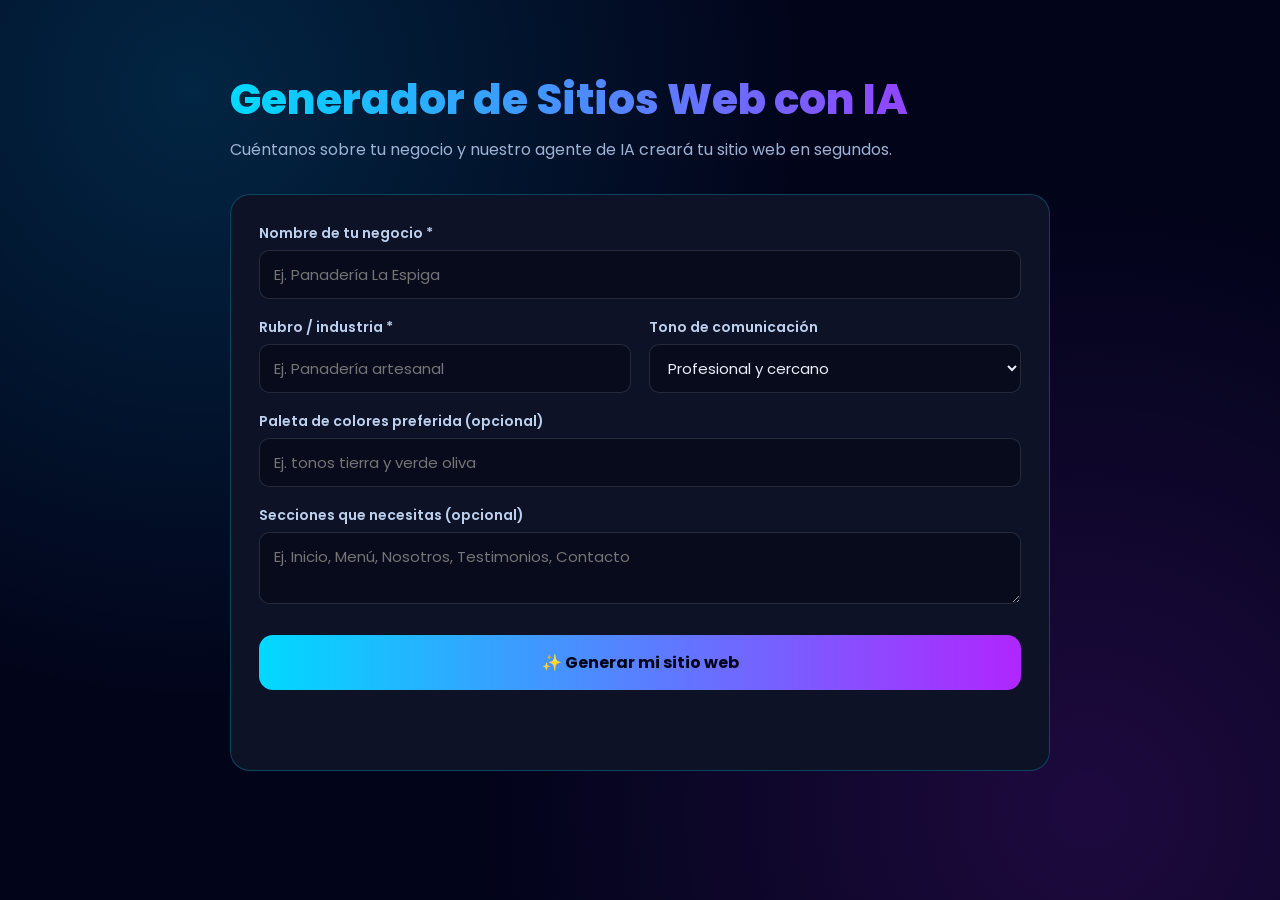
==== generador-ia.html @ bd19a015 "Add files via upload" ====
<!DOCTYPE html>
<html lang="es">
<head>
<meta charset="UTF-8" />
<meta name="viewport" content="width=device-width, initial-scale=1.0" />
<title>Agente de IA · Generador de Sitios Web | Innovent Servicios TI</title>
<style>
  @import url('https://fonts.googleapis.com/css2?family=Poppins:wght@400;500;600;700;800&display=swap');

  :root{
    --cyan:#00d9ff;
    --magenta:#b026ff;
    --bg:#02041a;
    --card:#0d1226;
    --text:#e8edf8;
  }
  *{box-sizing:border-box;}
  body{
    margin:0;
    font-family:'Poppins',sans-serif;
    background:radial-gradient(circle at 15% 10%, rgba(0,190,255,.18), transparent 45%),
               radial-gradient(circle at 85% 90%, rgba(176,38,255,.16), transparent 45%),
               var(--bg);
    color:var(--text);
    min-height:100vh;
    padding:40px 20px;
  }
  .wrap{max-width:820px;margin:0 auto;}
  h1{
    font-size:clamp(28px,4vw,42px);
    font-weight:800;
    margin-bottom:6px;
    background:linear-gradient(90deg,var(--cyan),var(--magenta));
    -webkit-background-clip:text;
    background-clip:text;
    color:transparent;
  }
  p.subtitle{color:#9db3d6;margin-top:0;margin-bottom:32px;}

  form{
    background:var(--card);
    border:1px solid rgba(0,217,255,.25);
    border-radius:20px;
    padding:28px;
    display:grid;
    gap:18px;
  }
  label{font-size:14px;font-weight:600;color:#bcd0ee;margin-bottom:6px;display:block;}
  input, select, textarea{
    width:100%;
    padding:12px 14px;
    border-radius:10px;
    border:1px solid rgba(255,255,255,.12);
    background:#070b1c;
    color:var(--text);
    font-family:inherit;
    font-size:15px;
  }
  input:focus, select:focus, textarea:focus{outline:2px solid var(--cyan);}
  textarea{resize:vertical;min-height:70px;}

  .row2{display:grid;grid-template-columns:1fr 1fr;gap:18px;}
  @media(max-width:600px){.row2{grid-template-columns:1fr;}}

  button{
    margin-top:6px;
    padding:15px 20px;
    border:none;
    border-radius:14px;
    font-family:inherit;
    font-weight:700;
    font-size:16px;
    color:#02041a;
    background:linear-gradient(90deg,var(--cyan),var(--magenta));
    cursor:pointer;
    transition:transform .15s ease, opacity .15s ease;
  }
  button:hover{transform:translateY(-2px);}
  button:disabled{opacity:.6;cursor:not-allowed;transform:none;}

  #estado{margin-top:14px;font-size:14px;color:#9db3d6;min-height:20px;}

  #resultado{margin-top:34px;display:none;}
  #resultado h2{font-size:20px;margin-bottom:12px;}
  .preview-box{
    border:1px solid rgba(0,217,255,.3);
    border-radius:16px;
    overflow:hidden;
    background:#fff;
    height:600px;
  }
  .preview-box iframe{width:100%;height:100%;border:0;}

  .acciones{display:flex;gap:12px;margin-top:14px;flex-wrap:wrap;}
  .acciones button{flex:1;min-width:180px;}
  .btn-secundario{background:transparent;border:1px solid var(--cyan);color:var(--cyan);}
</style>
</head>
<body>
<div class="wrap">
  <h1>Generador de Sitios Web con IA</h1>
  <p class="subtitle">Cuéntanos sobre tu negocio y nuestro agente de IA creará tu sitio web en segundos.</p>

  <form id="form-agente">
    <div>
      <label for="negocio">Nombre de tu negocio *</label>
      <input id="negocio" type="text" placeholder="Ej. Panadería La Espiga" required />
    </div>

    <div class="row2">
      <div>
        <label for="rubro">Rubro / industria *</label>
        <input id="rubro" type="text" placeholder="Ej. Panadería artesanal" required />
      </div>
      <div>
        <label for="tono">Tono de comunicación</label>
        <select id="tono">
          <option value="profesional y cercano">Profesional y cercano</option>
          <option value="formal y corporativo">Formal y corporativo</option>
          <option value="juvenil y divertido">Juvenil y divertido</option>
          <option value="elegante y minimalista">Elegante y minimalista</option>
        </select>
      </div>
    </div>

    <div>
      <label for="colores">Paleta de colores preferida (opcional)</label>
      <input id="colores" type="text" placeholder="Ej. tonos tierra y verde oliva" />
    </div>

    <div>
      <label for="secciones">Secciones que necesitas (opcional)</label>
      <textarea id="secciones" placeholder="Ej. Inicio, Menú, Nosotros, Testimonios, Contacto"></textarea>
    </div>

    <button type="submit" id="btn-generar">✨ Generar mi sitio web</button>
    <div id="estado"></div>
  </form>

  <div id="resultado">
    <h2>Vista previa de tu sitio</h2>
    <div class="preview-box"><iframe id="iframe-preview"></iframe></div>
    <div class="acciones">
      <button id="btn-descargar">⬇️ Descargar HTML</button>
      <button id="btn-regenerar" class="btn-secundario" type="button">🔄 Generar otra versión</button>
    </div>
  </div>
</div>

<script>
const form = document.getElementById('form-agente');
const estado = document.getElementById('estado');
const btnGenerar = document.getElementById('btn-generar');
const resultado = document.getElementById('resultado');
const iframe = document.getElementById('iframe-preview');
let ultimoHTML = '';

async function generarSitio(){
  const payload = {
    negocio: document.getElementById('negocio').value.trim(),
    rubro: document.getElementById('rubro').value.trim(),
    colores: document.getElementById('colores').value.trim(),
    secciones: document.getElementById('secciones').value.trim(),
    tono: document.getElementById('tono').value,
  };

  btnGenerar.disabled = true;
  estado.textContent = 'Generando tu sitio web con IA... esto puede tardar unos segundos ⏳';

  try {
    const resp = await fetch('/.netlify/functions/generar-sitio', {
      method: 'POST',
      headers: { 'Content-Type': 'application/json' },
      body: JSON.stringify(payload),
    });
    const data = await resp.json();

    if (!resp.ok) throw new Error(data.error || 'Error desconocido');

    ultimoHTML = data.html;
    iframe.srcdoc = ultimoHTML;
    resultado.style.display = 'block';
    estado.textContent = '¡Listo! Tu sitio se generó correctamente ✅';
    resultado.scrollIntoView({ behavior: 'smooth' });
  } catch (err) {
    estado.textContent = 'Ocurrió un error: ' + err.message;
  } finally {
    btnGenerar.disabled = false;
  }
}

form.addEventListener('submit', (e) => {
  e.preventDefault();
  generarSitio();
});

document.getElementById('btn-regenerar').addEventListener('click', generarSitio);

document.getElementById('btn-descargar').addEventListener('click', () => {
  const blob = new Blob([ultimoHTML], { type: 'text/html' });
  const url = URL.createObjectURL(blob);
  const a = document.createElement('a');
  a.href = url;
  a.download = 'mi-sitio-web.html';
  a.click();
  URL.revokeObjectURL(url);
});
</script>
</body>
</html>
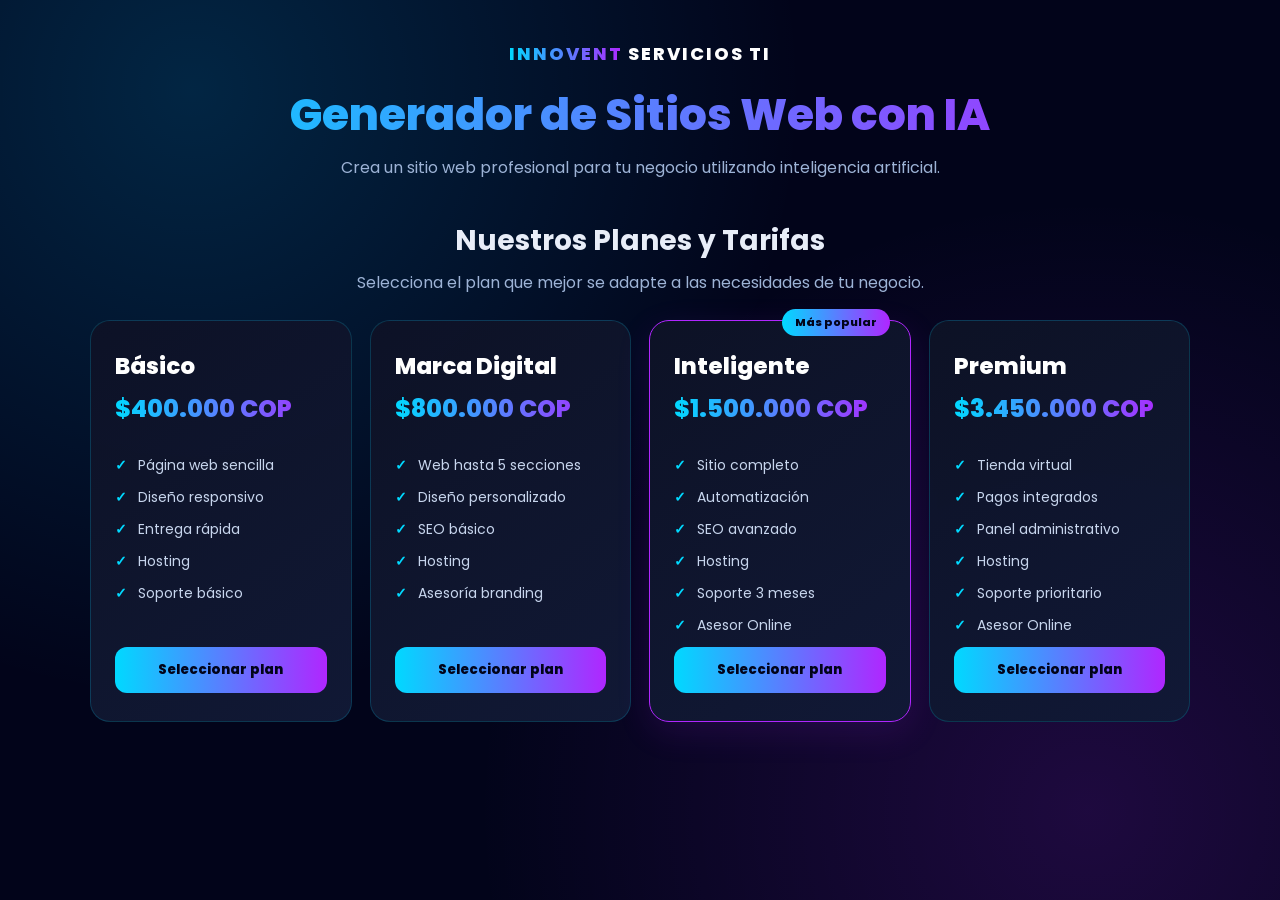
==== commit 9e8428ed: "Update generador-ia.html" ====
--- a/generador-ia.html
+++ b/generador-ia.html
@@ -1,52 +1,310 @@
 <!DOCTYPE html>
 <html lang="es">
 <head>
-<meta charset="UTF-8" />
-<meta name="viewport" content="width=device-width, initial-scale=1.0" />
-<title>Agente de IA · Generador de Sitios Web | Innovent Servicios TI</title>
+<meta charset="UTF-8">
+<meta name="viewport" content="width=device-width, initial-scale=1.0">
+
+<title>Generador de Sitios Web con IA | Innovent Servicios TI</title>
+
 <style>
-  @import url('https://fonts.googleapis.com/css2?family=Poppins:wght@400;500;600;700;800&display=swap');
-
-  :root{
+
+@import url('https://fonts.googleapis.com/css2?family=Poppins:wght@400;500;600;700;800&display=swap');
+
+:root{
     --cyan:#00d9ff;
     --magenta:#b026ff;
     --bg:#02041a;
     --card:#0d1226;
+    --card2:#111936;
     --text:#e8edf8;
-  }
-  *{box-sizing:border-box;}
-  body{
+    --muted:#9db3d6;
+    --success:#25d366;
+}
+
+*{
+    box-sizing:border-box;
+}
+
+body{
     margin:0;
     font-family:'Poppins',sans-serif;
-    background:radial-gradient(circle at 15% 10%, rgba(0,190,255,.18), transparent 45%),
-               radial-gradient(circle at 85% 90%, rgba(176,38,255,.16), transparent 45%),
-               var(--bg);
+    background:
+        radial-gradient(circle at 15% 10%,rgba(0,190,255,.18),transparent 45%),
+        radial-gradient(circle at 85% 90%,rgba(176,38,255,.16),transparent 45%),
+        var(--bg);
     color:var(--text);
     min-height:100vh;
     padding:40px 20px;
-  }
-  .wrap{max-width:820px;margin:0 auto;}
-  h1{
-    font-size:clamp(28px,4vw,42px);
+}
+
+.wrap{
+    max-width:1100px;
+    margin:auto;
+}
+
+/* =========================
+   HEADER
+========================= */
+
+.header{
+    text-align:center;
+    margin-bottom:40px;
+}
+
+.logo{
+    font-size:18px;
     font-weight:800;
-    margin-bottom:6px;
+    letter-spacing:2px;
+    color:white;
+    margin-bottom:15px;
+}
+
+.logo span{
     background:linear-gradient(90deg,var(--cyan),var(--magenta));
     -webkit-background-clip:text;
     background-clip:text;
     color:transparent;
-  }
-  p.subtitle{color:#9db3d6;margin-top:0;margin-bottom:32px;}
-
-  form{
+}
+
+h1{
+    font-size:clamp(28px,4vw,44px);
+    font-weight:800;
+    margin:0 0 8px;
+    background:linear-gradient(
+        90deg,
+        var(--cyan),
+        var(--magenta)
+    );
+    -webkit-background-clip:text;
+    background-clip:text;
+    color:transparent;
+}
+
+.subtitle{
+    color:var(--muted);
+    margin:0 auto;
+    max-width:700px;
+}
+
+/* =========================
+   PLANES
+========================= */
+
+.planes-section{
+    margin-bottom:35px;
+}
+
+.planes-title{
+    text-align:center;
+    margin-bottom:25px;
+}
+
+.planes-title h2{
+    margin:0;
+    font-size:28px;
+}
+
+.planes-title p{
+    color:var(--muted);
+    margin-top:8px;
+}
+
+.planes-grid{
+    display:grid;
+    grid-template-columns:repeat(4,1fr);
+    gap:18px;
+}
+
+.plan{
+    position:relative;
+    background:linear-gradient(
+        145deg,
+        rgba(13,18,38,.98),
+        rgba(17,25,54,.98)
+    );
+
+    border:1px solid rgba(0,217,255,.18);
+    border-radius:20px;
+    padding:25px;
+    transition:.3s;
+}
+
+.plan:hover{
+    transform:translateY(-6px);
+    border-color:var(--cyan);
+    box-shadow:0 15px 40px rgba(0,217,255,.12);
+}
+
+.plan.selected{
+    border:2px solid var(--cyan);
+    box-shadow:
+        0 0 0 3px rgba(0,217,255,.08),
+        0 15px 45px rgba(0,217,255,.15);
+}
+
+.plan.destacado{
+    border-color:var(--magenta);
+}
+
+.badge{
+    position:absolute;
+    top:-12px;
+    right:20px;
+    padding:5px 12px;
+    border-radius:20px;
+    font-size:11px;
+    font-weight:700;
+
+    background:linear-gradient(
+        90deg,
+        var(--cyan),
+        var(--magenta)
+    );
+
+    color:#02041a;
+}
+
+.plan h3{
+    margin:0 0 8px;
+    font-size:23px;
+}
+
+.plan-price{
+    font-size:24px;
+    font-weight:800;
+    margin-bottom:18px;
+
+    background:linear-gradient(
+        90deg,
+        var(--cyan),
+        var(--magenta)
+    );
+
+    -webkit-background-clip:text;
+    background-clip:text;
+    color:transparent;
+}
+
+.plan ul{
+    padding:0;
+    margin:0 0 22px;
+    list-style:none;
+}
+
+.plan li{
+    margin:10px 0;
+    color:#c7d5ed;
+    font-size:14px;
+}
+
+.plan li::before{
+    content:"✓";
+    color:var(--cyan);
+    font-weight:bold;
+    margin-right:8px;
+}
+
+.btn-plan{
+    width:100%;
+    padding:13px;
+    border:none;
+    border-radius:12px;
+
+    background:linear-gradient(
+        90deg,
+        var(--cyan),
+        var(--magenta)
+    );
+
+    color:#02041a;
+    font-family:inherit;
+    font-weight:800;
+    cursor:pointer;
+    transition:.2s;
+}
+
+.btn-plan:hover{
+    transform:translateY(-2px);
+}
+
+/* =========================
+   PLAN SELECCIONADO
+========================= */
+
+.plan-selected{
+    display:none;
+
+    background:#071026;
+    border:1px solid rgba(0,217,255,.3);
+    border-radius:15px;
+
+    padding:16px 20px;
+    margin-bottom:25px;
+}
+
+.plan-selected.active{
+    display:flex;
+    justify-content:space-between;
+    align-items:center;
+    gap:15px;
+}
+
+.plan-selected strong{
+    color:var(--cyan);
+}
+
+.change-plan{
+    background:transparent;
+    border:1px solid var(--cyan);
+    color:var(--cyan);
+    border-radius:8px;
+    padding:7px 12px;
+    cursor:pointer;
+}
+
+/* =========================
+   GENERADOR
+========================= */
+
+.generator-container{
+    display:none;
+}
+
+.generator-container.active{
+    display:block;
+}
+
+form{
     background:var(--card);
     border:1px solid rgba(0,217,255,.25);
     border-radius:20px;
     padding:28px;
     display:grid;
     gap:18px;
-  }
-  label{font-size:14px;font-weight:600;color:#bcd0ee;margin-bottom:6px;display:block;}
-  input, select, textarea{
+}
+
+.form-title{
+    margin:0 0 5px;
+    font-size:22px;
+}
+
+.form-description{
+    color:var(--muted);
+    margin:0 0 10px;
+    font-size:14px;
+}
+
+label{
+    font-size:14px;
+    font-weight:600;
+    color:#bcd0ee;
+    margin-bottom:6px;
+    display:block;
+}
+
+input,
+select,
+textarea{
     width:100%;
     padding:12px 14px;
     border-radius:10px;
@@ -55,156 +313,1299 @@
     color:var(--text);
     font-family:inherit;
     font-size:15px;
-  }
-  input:focus, select:focus, textarea:focus{outline:2px solid var(--cyan);}
-  textarea{resize:vertical;min-height:70px;}
-
-  .row2{display:grid;grid-template-columns:1fr 1fr;gap:18px;}
-  @media(max-width:600px){.row2{grid-template-columns:1fr;}}
-
-  button{
+}
+
+input:focus,
+select:focus,
+textarea:focus{
+    outline:2px solid var(--cyan);
+}
+
+textarea{
+    resize:vertical;
+    min-height:90px;
+}
+
+.row2{
+    display:grid;
+    grid-template-columns:1fr 1fr;
+    gap:18px;
+}
+
+.btn-generar{
     margin-top:6px;
     padding:15px 20px;
     border:none;
     border-radius:14px;
+
     font-family:inherit;
     font-weight:700;
     font-size:16px;
+
     color:#02041a;
-    background:linear-gradient(90deg,var(--cyan),var(--magenta));
+
+    background:linear-gradient(
+        90deg,
+        var(--cyan),
+        var(--magenta)
+    );
+
     cursor:pointer;
-    transition:transform .15s ease, opacity .15s ease;
-  }
-  button:hover{transform:translateY(-2px);}
-  button:disabled{opacity:.6;cursor:not-allowed;transform:none;}
-
-  #estado{margin-top:14px;font-size:14px;color:#9db3d6;min-height:20px;}
-
-  #resultado{margin-top:34px;display:none;}
-  #resultado h2{font-size:20px;margin-bottom:12px;}
-  .preview-box{
+    transition:.15s;
+}
+
+.btn-generar:hover{
+    transform:translateY(-2px);
+}
+
+.btn-generar:disabled{
+    opacity:.6;
+    cursor:not-allowed;
+}
+
+#estado{
+    font-size:14px;
+    color:var(--muted);
+    min-height:20px;
+}
+
+/* =========================
+   INFORMACION DE PLAN
+========================= */
+
+.payment-info{
+    margin-top:5px;
+    padding:15px;
+    border-radius:12px;
+
+    background:rgba(37,211,102,.08);
+    border:1px solid rgba(37,211,102,.25);
+
+    color:#bdeecb;
+    font-size:13px;
+}
+
+.payment-info strong{
+    color:#25d366;
+}
+
+/* =========================
+   RESULTADO
+========================= */
+
+#resultado{
+    margin-top:34px;
+    display:none;
+}
+
+#resultado h2{
+    font-size:20px;
+    margin-bottom:12px;
+}
+
+.preview-box{
     border:1px solid rgba(0,217,255,.3);
     border-radius:16px;
     overflow:hidden;
-    background:#fff;
+    background:white;
     height:600px;
-  }
-  .preview-box iframe{width:100%;height:100%;border:0;}
-
-  .acciones{display:flex;gap:12px;margin-top:14px;flex-wrap:wrap;}
-  .acciones button{flex:1;min-width:180px;}
-  .btn-secundario{background:transparent;border:1px solid var(--cyan);color:var(--cyan);}
+}
+
+.preview-box iframe{
+    width:100%;
+    height:100%;
+    border:0;
+}
+
+.acciones{
+    display:flex;
+    gap:12px;
+    margin-top:14px;
+    flex-wrap:wrap;
+}
+
+.acciones button{
+    flex:1;
+    min-width:180px;
+    padding:14px;
+    border-radius:12px;
+    cursor:pointer;
+    font-family:inherit;
+    font-weight:700;
+}
+
+.btn-descargar{
+    border:none;
+
+    background:linear-gradient(
+        90deg,
+        var(--cyan),
+        var(--magenta)
+    );
+}
+
+.btn-secundario{
+    background:transparent;
+    border:1px solid var(--cyan);
+    color:var(--cyan);
+}
+
+/* ================================
+   PLANES - DISEÑO WEB PROFESIONAL
+================================ */
+
+.planes-web {
+    width: 100%;
+    max-width: 1200px;
+    margin: 0 auto;
+    padding: 40px 20px;
+    text-align: center;
+    font-family: 'Poppins', sans-serif;
+}
+
+.planes-web h2 {
+    margin: 0 0 8px;
+    font-size: clamp(28px, 4vw, 42px);
+    font-weight: 800;
+    background: linear-gradient(90deg, #00d9ff, #b026ff);
+    -webkit-background-clip: text;
+    background-clip: text;
+    color: transparent;
+}
+
+.planes-web .sub {
+    margin: 0 0 35px;
+    color: #9db3d6;
+    font-size: 16px;
+}
+
+/* CONTENEDOR */
+
+.carousel-container {
+    width: 100%;
+    overflow: hidden;
+}
+
+/* GRID DE PLANES */
+
+.carousel-track {
+    display: grid;
+    grid-template-columns: repeat(4, minmax(0, 1fr));
+    gap: 20px;
+    width: 100%;
+}
+
+/* TARJETA */
+
+.plan {
+    position: relative;
+    display: flex;
+    flex-direction: column;
+    text-align: left;
+
+    min-width: 0;
+
+    padding: 28px 24px;
+
+    background:
+        linear-gradient(
+            145deg,
+            rgba(13, 18, 38, 0.98),
+            rgba(17, 25, 54, 0.98)
+        );
+
+    border: 1px solid rgba(0, 217, 255, 0.18);
+    border-radius: 20px;
+
+    color: #e8edf8;
+
+    transition:
+        transform 0.3s ease,
+        border-color 0.3s ease,
+        box-shadow 0.3s ease;
+}
+
+.plan:hover {
+    transform: translateY(-7px);
+
+    border-color: #00d9ff;
+
+    box-shadow:
+        0 15px 40px rgba(0, 217, 255, 0.12);
+}
+
+/* PLAN DESTACADO */
+
+.plan.destacado {
+    border: 1px solid #b026ff;
+
+    box-shadow:
+        0 10px 35px rgba(176, 38, 255, 0.12);
+}
+
+.plan.destacado:hover {
+    border-color: #b026ff;
+
+    box-shadow:
+        0 18px 45px rgba(176, 38, 255, 0.20);
+}
+
+/* BADGE */
+
+.badge {
+    position: absolute;
+
+    top: -12px;
+    right: 20px;
+
+    padding: 5px 13px;
+
+    border-radius: 20px;
+
+    font-size: 11px;
+    font-weight: 800;
+
+    background:
+        linear-gradient(
+            90deg,
+            #00d9ff,
+            #b026ff
+        );
+
+    color: #02041a;
+
+    white-space: nowrap;
+}
+
+/* TITULO */
+
+.plan h3 {
+    margin: 0 0 8px;
+
+    font-size: 23px;
+    font-weight: 800;
+
+    color: #ffffff;
+}
+
+/* PRECIO */
+
+.plan h4 {
+    margin: 0 0 20px;
+
+    font-size: 23px;
+    font-weight: 800;
+
+    background:
+        linear-gradient(
+            90deg,
+            #00d9ff,
+            #b026ff
+        );
+
+    -webkit-background-clip: text;
+    background-clip: text;
+
+    color: transparent;
+}
+
+/* LISTA */
+
+.plan ul {
+    margin: 0;
+    padding: 0;
+
+    list-style: none;
+
+    flex: 1;
+}
+
+.plan li {
+    position: relative;
+
+    margin: 11px 0;
+
+    padding-left: 23px;
+
+    color: #c7d5ed;
+
+    font-size: 14px;
+    line-height: 1.5;
+}
+
+.plan li::before {
+    content: "✓";
+
+    position: absolute;
+    left: 0;
+    top: 0;
+
+    color: #00d9ff;
+
+    font-weight: 800;
+}
+
+/* ================================
+   TABLET
+================================ */
+
+@media (max-width: 1050px) {
+
+    .carousel-track {
+        grid-template-columns: repeat(2, minmax(0, 1fr));
+    }
+
+    .plan {
+        padding: 25px 22px;
+    }
+
+}
+
+/* ================================
+   MÓVILES
+================================ */
+
+@media (max-width: 650px) {
+
+    .planes-web {
+        padding: 30px 15px;
+    }
+
+    .planes-web h2 {
+        font-size: 30px;
+    }
+
+    .planes-web .sub {
+        font-size: 14px;
+        margin-bottom: 28px;
+    }
+
+    .carousel-track {
+        grid-template-columns: 1fr;
+        gap: 18px;
+    }
+
+    .plan {
+        width: 100%;
+        padding: 25px 22px;
+
+        border-radius: 18px;
+    }
+
+    .plan h3 {
+        font-size: 22px;
+    }
+
+    .plan h4 {
+        font-size: 22px;
+    }
+
+    .plan li {
+        font-size: 14px;
+    }
+
+}
+
+/* ================================
+   MÓVILES PEQUEÑOS
+================================ */
+
+@media (max-width: 400px) {
+
+    .planes-web {
+        padding: 25px 12px;
+    }
+
+    .plan {
+        padding: 22px 18px;
+    }
+
+    .badge {
+        right: 15px;
+        font-size: 10px;
+    }
+
+}
+
+/* =========================
+   RESPONSIVE
+========================= */
+
+@media(max-width:950px){
+
+    .planes-grid{
+        grid-template-columns:repeat(2,1fr);
+    }
+
+}
+
+@media(max-width:600px){
+
+    body{
+        padding:25px 15px;
+    }
+
+    .planes-grid{
+        grid-template-columns:1fr;
+    }
+
+    .row2{
+        grid-template-columns:1fr;
+    }
+
+    form{
+        padding:20px;
+    }
+
+    .plan-selected.active{
+        flex-direction:column;
+        align-items:flex-start;
+    }
+
+    .preview-box{
+        height:450px;
+    }
+
+}
+
 </style>
 </head>
+
 <body>
+
 <div class="wrap">
-  <h1>Generador de Sitios Web con IA</h1>
-  <p class="subtitle">Cuéntanos sobre tu negocio y nuestro agente de IA creará tu sitio web en segundos.</p>
-
-  <form id="form-agente">
+
+<!-- =========================
+     HEADER
+========================= -->
+
+<div class="header">
+
+    <div class="logo">
+        <span>INNOVENT</span> SERVICIOS TI
+    </div>
+
+    <h1>
+        Generador de Sitios Web con IA
+    </h1>
+
+    <p class="subtitle">
+        Crea un sitio web profesional para tu negocio utilizando
+        inteligencia artificial.
+    </p>
+
+</div>
+
+
+<!-- =========================
+     PLANES
+========================= -->
+
+<section class="planes-section" id="planes">
+
+    <div class="planes-title">
+
+        <h2>
+            Nuestros Planes y Tarifas
+        </h2>
+
+        <p>
+            Selecciona el plan que mejor se adapte a las necesidades
+            de tu negocio.
+        </p>
+
+    </div>
+
+
+    <div class="planes-grid">
+
+
+        <!-- BÁSICO -->
+
+        <div class="plan" data-plan="Básico">
+
+            <h3>Básico</h3>
+
+            <div class="plan-price">
+                $400.000 COP
+            </div>
+
+            <ul>
+                <li>Página web sencilla</li>
+                <li>Diseño responsivo</li>
+                <li>Entrega rápida</li>
+                <li>Hosting</li>
+                <li>Soporte básico</li>
+            </ul>
+
+            <button
+                type="button"
+                class="btn-plan"
+                onclick="seleccionarPlan('Básico',400000)"
+            >
+                Seleccionar plan
+            </button>
+
+        </div>
+
+
+        <!-- MARCA DIGITAL -->
+
+        <div class="plan" data-plan="Marca Digital">
+
+            <h3>Marca Digital</h3>
+
+            <div class="plan-price">
+                $800.000 COP
+            </div>
+
+            <ul>
+                <li>Web hasta 5 secciones</li>
+                <li>Diseño personalizado</li>
+                <li>SEO básico</li>
+                <li>Hosting</li>
+                <li>Asesoría branding</li>
+            </ul>
+
+            <button
+                type="button"
+                class="btn-plan"
+                onclick="seleccionarPlan('Marca Digital',800000)"
+            >
+                Seleccionar plan
+            </button>
+
+        </div>
+
+
+        <!-- INTELIGENTE -->
+
+        <div class="plan destacado" data-plan="Inteligente">
+
+            <span class="badge">
+                Más popular
+            </span>
+
+            <h3>Inteligente</h3>
+
+            <div class="plan-price">
+                $1.500.000 COP
+            </div>
+
+            <ul>
+                <li>Sitio completo</li>
+                <li>Automatización</li>
+                <li>SEO avanzado</li>
+                <li>Hosting</li>
+                <li>Soporte 3 meses</li>
+                <li>Asesor Online</li>
+            </ul>
+
+            <button
+                type="button"
+                class="btn-plan"
+                onclick="seleccionarPlan('Inteligente',1500000)"
+            >
+                Seleccionar plan
+            </button>
+
+        </div>
+
+
+        <!-- PREMIUM -->
+
+        <div class="plan" data-plan="Premium">
+
+            <h3>Premium</h3>
+
+            <div class="plan-price">
+                $3.450.000 COP
+            </div>
+
+            <ul>
+                <li>Tienda virtual</li>
+                <li>Pagos integrados</li>
+                <li>Panel administrativo</li>
+                <li>Hosting</li>
+                <li>Soporte prioritario</li>
+                <li>Asesor Online</li>
+            </ul>
+
+            <button
+                type="button"
+                class="btn-plan"
+                onclick="seleccionarPlan('Premium',3450000)"
+            >
+                Seleccionar plan
+            </button>
+
+        </div>
+
+    </div>
+
+</section>
+
+
+<!-- =========================
+     PLAN SELECCIONADO
+========================= -->
+
+<div
+    id="plan-selected"
+    class="plan-selected"
+>
+
     <div>
-      <label for="negocio">Nombre de tu negocio *</label>
-      <input id="negocio" type="text" placeholder="Ej. Panadería La Espiga" required />
+
+        Plan seleccionado:
+
+        <strong id="plan-name">
+            -
+        </strong>
+
+        ·
+
+        <strong id="plan-price">
+            $0 COP
+        </strong>
+
     </div>
 
-    <div class="row2">
-      <div>
-        <label for="rubro">Rubro / industria *</label>
-        <input id="rubro" type="text" placeholder="Ej. Panadería artesanal" required />
-      </div>
-      <div>
-        <label for="tono">Tono de comunicación</label>
-        <select id="tono">
-          <option value="profesional y cercano">Profesional y cercano</option>
-          <option value="formal y corporativo">Formal y corporativo</option>
-          <option value="juvenil y divertido">Juvenil y divertido</option>
-          <option value="elegante y minimalista">Elegante y minimalista</option>
-        </select>
-      </div>
+    <button
+        type="button"
+        class="change-plan"
+        onclick="cambiarPlan()"
+    >
+        Cambiar plan
+    </button>
+
+</div>
+
+
+<!-- =========================
+     GENERADOR
+========================= -->
+
+<section
+    id="generator-container"
+    class="generator-container"
+>
+
+    <form id="form-agente">
+
+        <div>
+
+            <h2 class="form-title">
+                Configura tu sitio web
+            </h2>
+
+            <p class="form-description">
+                Completa la información y nuestro agente de IA
+                generará una propuesta de sitio web.
+            </p>
+
+        </div>
+
+
+        <div>
+
+            <label for="negocio">
+                Nombre de tu negocio *
+            </label>
+
+            <input
+                id="negocio"
+                type="text"
+                placeholder="Ej. Panadería La Espiga"
+                required
+            >
+
+        </div>
+
+
+        <div class="row2">
+
+            <div>
+
+                <label for="rubro">
+                    Rubro / industria *
+                </label>
+
+                <input
+                    id="rubro"
+                    type="text"
+                    placeholder="Ej. Panadería artesanal"
+                    required
+                >
+
+            </div>
+
+
+            <div>
+
+                <label for="tono">
+                    Tono de comunicación
+                </label>
+
+                <select id="tono">
+
+                    <option value="profesional y cercano">
+                        Profesional y cercano
+                    </option>
+
+                    <option value="formal y corporativo">
+                        Formal y corporativo
+                    </option>
+
+                    <option value="juvenil y divertido">
+                        Juvenil y divertido
+                    </option>
+
+                    <option value="elegante y minimalista">
+                        Elegante y minimalista
+                    </option>
+
+                </select>
+
+            </div>
+
+        </div>
+
+
+        <div>
+
+            <label for="colores">
+                Paleta de colores preferida
+            </label>
+
+            <input
+                id="colores"
+                type="text"
+                placeholder="Ej. tonos tierra y verde oliva"
+            >
+
+        </div>
+
+
+        <div>
+
+            <label for="secciones">
+                Secciones que necesitas
+            </label>
+
+            <textarea
+                id="secciones"
+                placeholder="Ej. Inicio, Nosotros, Servicios, Testimonios, Contacto"
+            ></textarea>
+
+        </div>
+
+
+        <div>
+
+            <label for="objetivo">
+                Objetivo principal del sitio
+            </label>
+
+            <textarea
+                id="objetivo"
+                placeholder="Ej. Conseguir clientes, vender productos, mostrar servicios..."
+            ></textarea>
+
+        </div>
+
+
+        <button
+            type="submit"
+            class="btn-generar"
+            id="btn-generar"
+        >
+            ✨ Generar mi sitio web con IA
+        </button>
+
+
+        <div id="estado"></div>
+
+
+        <div class="payment-info">
+
+            <strong>
+                Plan activo:
+            </strong>
+
+            <span id="payment-plan">
+                Selecciona un plan para continuar.
+            </span>
+
+            <br><br>
+
+            El plan seleccionado será enviado al sistema
+            para validar el servicio contratado.
+
+        </div>
+
+    </form>
+
+</section>
+
+
+<!-- =========================
+     RESULTADO
+========================= -->
+
+<div id="resultado">
+
+    <h2>
+        Vista previa de tu sitio
+    </h2>
+
+    <div class="preview-box">
+
+        <iframe
+            id="iframe-preview"
+            title="Vista previa del sitio generado"
+        ></iframe>
+
     </div>
 
-    <div>
-      <label for="colores">Paleta de colores preferida (opcional)</label>
-      <input id="colores" type="text" placeholder="Ej. tonos tierra y verde oliva" />
+
+    <div class="acciones">
+
+        <button
+            id="btn-descargar"
+            class="btn-descargar"
+        >
+            ⬇️ Descargar HTML
+        </button>
+
+
+        <button
+            id="btn-regenerar"
+            class="btn-secundario"
+            type="button"
+        >
+            🔄 Generar otra versión
+        </button>
+
     </div>
 
-    <div>
-      <label for="secciones">Secciones que necesitas (opcional)</label>
-      <textarea id="secciones" placeholder="Ej. Inicio, Menú, Nosotros, Testimonios, Contacto"></textarea>
-    </div>
-
-    <button type="submit" id="btn-generar">✨ Generar mi sitio web</button>
-    <div id="estado"></div>
-  </form>
-
-  <div id="resultado">
-    <h2>Vista previa de tu sitio</h2>
-    <div class="preview-box"><iframe id="iframe-preview"></iframe></div>
-    <div class="acciones">
-      <button id="btn-descargar">⬇️ Descargar HTML</button>
-      <button id="btn-regenerar" class="btn-secundario" type="button">🔄 Generar otra versión</button>
-    </div>
-  </div>
 </div>
 
+</div>
+
+
 <script>
-const form = document.getElementById('form-agente');
-const estado = document.getElementById('estado');
-const btnGenerar = document.getElementById('btn-generar');
-const resultado = document.getElementById('resultado');
-const iframe = document.getElementById('iframe-preview');
+
+/* ==========================================
+   VARIABLES
+========================================== */
+
+const form =
+    document.getElementById('form-agente');
+
+const estado =
+    document.getElementById('estado');
+
+const btnGenerar =
+    document.getElementById('btn-generar');
+
+const resultado =
+    document.getElementById('resultado');
+
+const iframe =
+    document.getElementById('iframe-preview');
+
+const generatorContainer =
+    document.getElementById('generator-container');
+
+const planSelected =
+    document.getElementById('plan-selected');
+
+const planName =
+    document.getElementById('plan-name');
+
+const planPrice =
+    document.getElementById('plan-price');
+
+const paymentPlan =
+    document.getElementById('payment-plan');
+
+
 let ultimoHTML = '';
 
+
+let planActual = {
+    nombre:null,
+    precio:0
+};
+
+
+/* ==========================================
+   SELECCIONAR PLAN
+========================================== */
+
+function seleccionarPlan(nombre,precio){
+
+    planActual.nombre = nombre;
+
+    planActual.precio = precio;
+
+
+    /*
+       Quitar selección anterior
+    */
+
+    document
+        .querySelectorAll('.plan')
+        .forEach(plan => {
+
+            plan.classList.remove('selected');
+
+        });
+
+
+    /*
+       Buscar tarjeta seleccionada
+    */
+
+    const tarjeta =
+        document.querySelector(
+            `.plan[data-plan="${nombre}"]`
+        );
+
+
+    if(tarjeta){
+
+        tarjeta.classList.add('selected');
+
+    }
+
+
+    /*
+       Mostrar información
+    */
+
+    planName.textContent =
+        nombre;
+
+
+    planPrice.textContent =
+        `$${precio.toLocaleString('es-CO')} COP`;
+
+
+    paymentPlan.textContent =
+        `${nombre} — $${precio.toLocaleString('es-CO')} COP`;
+
+
+    /*
+       Mostrar plan seleccionado
+    */
+
+    planSelected.classList.add('active');
+
+
+    /*
+       Mostrar generador
+    */
+
+    generatorContainer.classList.add('active');
+
+
+    /*
+       Scroll automático
+    */
+
+    setTimeout(() => {
+
+        generatorContainer.scrollIntoView({
+            behavior:'smooth',
+            block:'start'
+        });
+
+    },100);
+
+}
+
+
+/* ==========================================
+   CAMBIAR PLAN
+========================================== */
+
+function cambiarPlan(){
+
+    planActual.nombre = null;
+
+    planActual.precio = 0;
+
+
+    generatorContainer.classList.remove('active');
+
+    planSelected.classList.remove('active');
+
+
+    document
+        .querySelectorAll('.plan')
+        .forEach(plan => {
+
+            plan.classList.remove('selected');
+
+        });
+
+
+    document
+        .getElementById('planes')
+        .scrollIntoView({
+            behavior:'smooth'
+        });
+
+}
+
+
+/* ==========================================
+   GENERAR SITIO
+========================================== */
+
 async function generarSitio(){
-  const payload = {
-    negocio: document.getElementById('negocio').value.trim(),
-    rubro: document.getElementById('rubro').value.trim(),
-    colores: document.getElementById('colores').value.trim(),
-    secciones: document.getElementById('secciones').value.trim(),
-    tono: document.getElementById('tono').value,
-  };
-
-  btnGenerar.disabled = true;
-  estado.textContent = 'Generando tu sitio web con IA... esto puede tardar unos segundos ⏳';
-
-  try {
-    const resp = await fetch('/.netlify/functions/generar-sitio', {
-      method: 'POST',
-      headers: { 'Content-Type': 'application/json' },
-      body: JSON.stringify(payload),
-    });
-    const data = await resp.json();
-
-    if (!resp.ok) throw new Error(data.error || 'Error desconocido');
-
-    ultimoHTML = data.html;
-    iframe.srcdoc = ultimoHTML;
-    resultado.style.display = 'block';
-    estado.textContent = '¡Listo! Tu sitio se generó correctamente ✅';
-    resultado.scrollIntoView({ behavior: 'smooth' });
-  } catch (err) {
-    estado.textContent = 'Ocurrió un error: ' + err.message;
-  } finally {
-    btnGenerar.disabled = false;
-  }
-}
-
-form.addEventListener('submit', (e) => {
-  e.preventDefault();
-  generarSitio();
-});
-
-document.getElementById('btn-regenerar').addEventListener('click', generarSitio);
-
-document.getElementById('btn-descargar').addEventListener('click', () => {
-  const blob = new Blob([ultimoHTML], { type: 'text/html' });
-  const url = URL.createObjectURL(blob);
-  const a = document.createElement('a');
-  a.href = url;
-  a.download = 'mi-sitio-web.html';
-  a.click();
-  URL.revokeObjectURL(url);
-});
+
+    if(!planActual.nombre){
+
+        alert(
+            'Primero debes seleccionar un plan.'
+        );
+
+        return;
+
+    }
+
+
+    const payload = {
+
+        negocio:
+            document
+            .getElementById('negocio')
+            .value
+            .trim(),
+
+        rubro:
+            document
+            .getElementById('rubro')
+            .value
+            .trim(),
+
+        colores:
+            document
+            .getElementById('colores')
+            .value
+            .trim(),
+
+        secciones:
+            document
+            .getElementById('secciones')
+            .value
+            .trim(),
+
+        objetivo:
+            document
+            .getElementById('objetivo')
+            .value
+            .trim(),
+
+        tono:
+            document
+            .getElementById('tono')
+            .value,
+
+        /*
+           DATOS DEL PLAN
+        */
+
+        plan:
+            planActual.nombre,
+
+        precio:
+            planActual.precio
+
+    };
+
+
+    console.log(
+        'Datos enviados:',
+        payload
+    );
+
+
+    btnGenerar.disabled = true;
+
+
+    estado.textContent =
+        'Generando tu sitio web con IA... esto puede tardar unos segundos ⏳';
+
+
+    try{
+
+        const resp = await fetch(
+            '/.netlify/functions/generar-sitio',
+            {
+
+                method:'POST',
+
+                headers:{
+                    'Content-Type':
+                        'application/json'
+                },
+
+                body:
+                    JSON.stringify(payload)
+
+            }
+        );
+
+
+        const data =
+            await resp.json();
+
+
+        if(!resp.ok){
+
+            throw new Error(
+                data.error ||
+                'Error desconocido'
+            );
+
+        }
+
+
+        ultimoHTML =
+            data.html;
+
+
+        iframe.srcdoc =
+            ultimoHTML;
+
+
+        resultado.style.display =
+            'block';
+
+
+        estado.textContent =
+            '¡Listo! Tu sitio se generó correctamente ✅';
+
+
+        resultado.scrollIntoView({
+            behavior:'smooth'
+        });
+
+
+    }
+    catch(err){
+
+        console.error(err);
+
+        estado.textContent =
+            'Ocurrió un error: ' +
+            err.message;
+
+    }
+    finally{
+
+        btnGenerar.disabled =
+            false;
+
+    }
+
+}
+
+
+/* ==========================================
+   FORMULARIO
+========================================== */
+
+form.addEventListener(
+    'submit',
+    function(e){
+
+        e.preventDefault();
+
+        generarSitio();
+
+    }
+);
+
+
+/* ==========================================
+   REGENERAR
+========================================== */
+
+document
+    .getElementById('btn-regenerar')
+    .addEventListener(
+        'click',
+        generarSitio
+    );
+
+
+/* ==========================================
+   DESCARGAR HTML
+========================================== */
+
+document
+    .getElementById('btn-descargar')
+    .addEventListener(
+        'click',
+        () => {
+
+            if(!ultimoHTML){
+
+                alert(
+                    'Primero debes generar un sitio web.'
+                );
+
+                return;
+
+            }
+
+
+            const blob =
+                new Blob(
+                    [ultimoHTML],
+                    {
+                        type:'text/html'
+                    }
+                );
+
+
+            const url =
+                URL.createObjectURL(blob);
+
+
+            const a =
+                document.createElement('a');
+
+
+            a.href =
+                url;
+
+
+            a.download =
+                'mi-sitio-web.html';
+
+
+            document.body.appendChild(a);
+
+
+            a.click();
+
+
+            document.body.removeChild(a);
+
+
+            URL.revokeObjectURL(url);
+
+        }
+    );
+
+
 </script>
+
 </body>
-</html>+</html>
